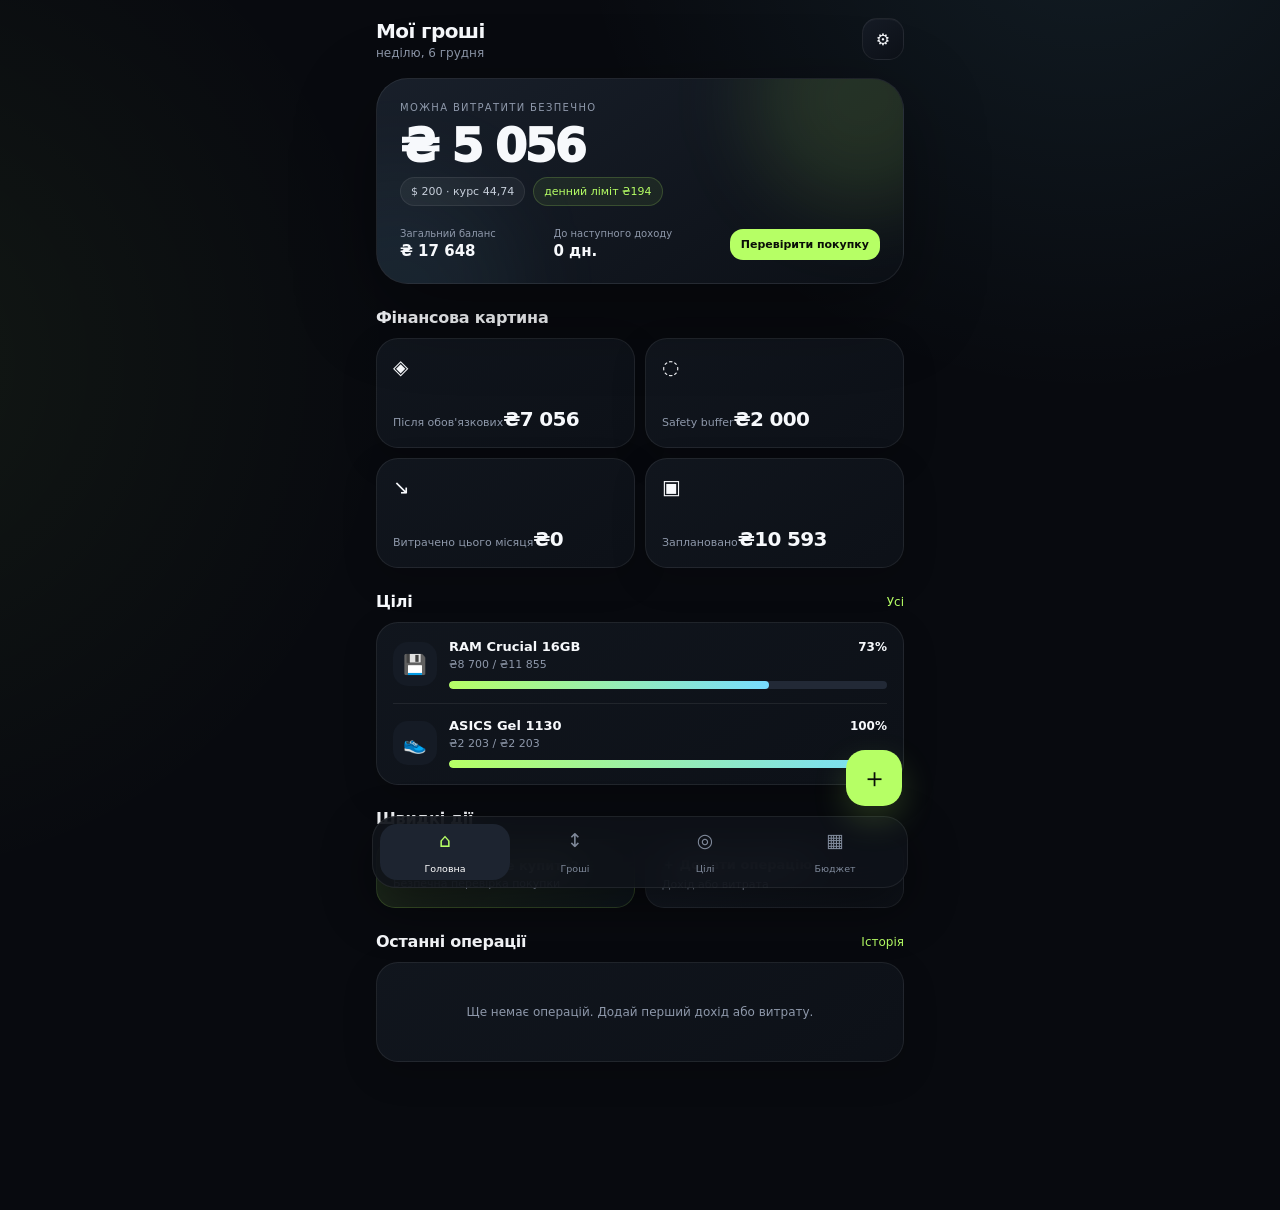
==== index.html @ c29de9d2 "Add files via upload" ====
<!doctype html>
<html lang="uk">
<head>
<meta charset="utf-8" />
<meta name="viewport" content="width=device-width,initial-scale=1,viewport-fit=cover" />
<meta name="theme-color" content="#090b10" />
<title>Мої гроші 2.0</title>
<style>
:root{
  --bg:#080a0f;--bg2:#0d1118;--panel:#10151d;--panel2:#151b25;--panel3:#1b2230;
  --text:#f7f9fc;--muted:#8e98aa;--line:rgba(255,255,255,.075);--lime:#b6ff65;--cyan:#77dcff;
  --violet:#ad8cff;--danger:#ff7683;--warn:#ffd36b;--good:#78f0a7;--shadow:0 24px 80px rgba(0,0,0,.36);
  --r:24px;--blur:blur(18px);
}
*{box-sizing:border-box}html{background:var(--bg)}body{margin:0;min-height:100vh;background:radial-gradient(circle at 85% -10%,rgba(119,220,255,.09),transparent 30%),radial-gradient(circle at -10% 30%,rgba(182,255,101,.06),transparent 32%),var(--bg);color:var(--text);font-family:Inter,ui-sans-serif,system-ui,-apple-system,BlinkMacSystemFont,"Segoe UI",sans-serif;padding-bottom:112px}
button,input,select,textarea{font:inherit}button{border:0;color:inherit}.app{max-width:560px;margin:auto;padding:18px 16px 36px}.topbar{display:flex;justify-content:space-between;align-items:center;margin-bottom:18px}.brand{font-size:20px;font-weight:900;letter-spacing:-.6px}.subtle{font-size:12px;color:var(--muted);margin-top:3px}.iconbtn{width:42px;height:42px;border-radius:15px;border:1px solid var(--line);background:linear-gradient(145deg,#161c26,#0d1118);display:grid;place-items:center;cursor:pointer;box-shadow:inset 0 1px rgba(255,255,255,.03)}
.view{display:none;animation:fade .28s ease}.view.active{display:block}@keyframes fade{from{opacity:.35;transform:translateY(4px)}to{opacity:1;transform:none}}
.hero{position:relative;overflow:hidden;border:1px solid var(--line);border-radius:32px;padding:23px;background:linear-gradient(145deg,rgba(25,32,43,.98),rgba(12,16,23,.96));box-shadow:var(--shadow)}.hero:before{content:"";position:absolute;right:-70px;top:-90px;width:220px;height:220px;border-radius:50%;background:rgba(182,255,101,.12);filter:blur(40px)}.hero:after{content:"";position:absolute;left:-100px;bottom:-130px;width:240px;height:240px;border-radius:50%;background:rgba(119,220,255,.06);filter:blur(46px)}.eyebrow{position:relative;z-index:1;text-transform:uppercase;letter-spacing:1.35px;color:var(--muted);font-size:10px}.heroamount{position:relative;z-index:1;font-size:46px;line-height:1;font-weight:920;letter-spacing:-2.2px;margin:10px 0 8px}.heroamount small{font-size:22px;color:#cbd2dd;letter-spacing:-.5px}.chips{position:relative;z-index:1;display:flex;gap:8px;flex-wrap:wrap}.chip{font-size:11px;color:#c7cfdb;padding:7px 10px;border-radius:999px;background:rgba(255,255,255,.05);border:1px solid var(--line)}.chip.good{color:var(--lime);border-color:rgba(182,255,101,.18);background:rgba(182,255,101,.07)}
.herofooter{position:relative;z-index:1;display:flex;justify-content:space-between;gap:12px;align-items:end;margin-top:22px}.mini-label{font-size:10px;color:var(--muted)}.mini-value{font-size:15px;font-weight:800;margin-top:3px}.safe-pill{font-size:11px;font-weight:800;color:#0a0e08;background:var(--lime);padding:9px 11px;border-radius:13px}
.section{margin-top:24px}.sectionhead{display:flex;justify-content:space-between;align-items:center;margin-bottom:11px}.sectiontitle{font-size:16px;font-weight:900;letter-spacing:-.25px}.link{font-size:12px;color:var(--lime);cursor:pointer}.card{border:1px solid var(--line);background:linear-gradient(145deg,rgba(17,22,30,.98),rgba(13,17,24,.98));border-radius:22px;padding:16px;box-shadow:0 12px 34px rgba(0,0,0,.18)}.grid2{display:grid;grid-template-columns:1fr 1fr;gap:10px}.metric{min-height:110px;display:flex;flex-direction:column;justify-content:space-between}.metric .ico{font-size:20px}.metric strong{font-size:20px;letter-spacing:-.7px}.metric small{color:var(--muted);font-size:11px}.row{display:flex;align-items:center;gap:12px}.grow{flex:1;min-width:0}.name{font-weight:800;font-size:13px}.meta{font-size:11px;color:var(--muted);margin-top:4px}.amount{font-weight:850;font-size:14px}.pos{color:var(--good)}.neg{color:#ffd3d7}.progress{height:8px;border-radius:99px;background:#222936;overflow:hidden;margin-top:10px}.progress span{display:block;height:100%;border-radius:inherit;background:linear-gradient(90deg,var(--lime),var(--cyan))}.goalitem+.goalitem,.tx+.tx{margin-top:14px;padding-top:14px;border-top:1px solid var(--line)}.goalicon,.txicon{width:44px;height:44px;border-radius:15px;background:var(--panel2);display:grid;place-items:center;font-size:19px;flex:0 0 auto}.txicon{width:40px;height:40px;font-size:17px}.quick{display:grid;grid-template-columns:1fr 1fr;gap:10px}.quick button{padding:16px;border-radius:19px;text-align:left;background:linear-gradient(145deg,#151b25,#0e1219);border:1px solid var(--line);cursor:pointer}.quick b{display:block;font-size:13px}.quick span{display:block;font-size:11px;color:var(--muted);margin-top:4px}.quick .primaryquick{background:linear-gradient(145deg,rgba(182,255,101,.15),rgba(119,220,255,.06));border-color:rgba(182,255,101,.18)}
.ringbox{display:flex;gap:16px;align-items:center}.ring{width:92px;height:92px;border-radius:50%;display:grid;place-items:center;background:conic-gradient(var(--lime) 0 62%,#232a35 62%);position:relative}.ring:after{content:"";position:absolute;inset:9px;border-radius:50%;background:var(--panel)}.ring strong{z-index:1;font-size:16px}.legend{display:grid;gap:7px;font-size:11px;color:#cbd2dc}.legend span{display:inline-flex;align-items:center;gap:7px}.dot{width:7px;height:7px;border-radius:50%;background:var(--lime)}.dot.d2{background:var(--cyan)}.dot.d3{background:var(--violet)}
.list{display:grid;gap:9px}.listcard{padding:14px;border:1px solid var(--line);background:var(--panel);border-radius:18px}.empty{padding:26px 12px;text-align:center;color:var(--muted);font-size:12px}.tag{display:inline-flex;padding:5px 8px;border-radius:999px;font-size:10px;background:rgba(255,255,255,.05);color:#cbd2dc;border:1px solid var(--line)}.toolbar{display:flex;gap:8px;overflow:auto;padding-bottom:2px}.filter{white-space:nowrap;padding:8px 11px;border-radius:999px;background:var(--panel);border:1px solid var(--line);font-size:11px;color:#aeb7c6;cursor:pointer}.filter.active{color:#0a0e08;background:var(--lime);border-color:transparent;font-weight:800}.summaryline{display:flex;justify-content:space-between;gap:12px;align-items:end}.summaryline strong{font-size:24px;letter-spacing:-.8px}.summaryline small{color:var(--muted)}
.bottom{position:fixed;z-index:30;left:50%;bottom:max(12px,env(safe-area-inset-bottom));transform:translateX(-50%);width:min(536px,calc(100% - 20px));height:72px;padding:7px;display:grid;grid-template-columns:repeat(4,1fr);background:rgba(14,18,25,.88);backdrop-filter:var(--blur);border:1px solid var(--line);border-radius:24px;box-shadow:0 20px 50px rgba(0,0,0,.46)}.nav{background:transparent;border-radius:17px;color:#7f899a;display:grid;place-items:center;gap:2px;font-size:9.5px;cursor:pointer}.nav .ni{font-size:19px;line-height:20px}.nav.active{background:#1d2430;color:#fff}.nav.active .ni{color:var(--lime)}.fab{position:fixed;z-index:35;right:max(18px,calc((100vw - 560px)/2 + 18px));bottom:94px;width:56px;height:56px;border-radius:19px;background:var(--lime);color:#0a0e08;font-size:27px;box-shadow:0 14px 34px rgba(182,255,101,.18);cursor:pointer}
.modal{position:fixed;z-index:100;inset:0;display:none;align-items:flex-end;justify-content:center;background:rgba(0,0,0,.65);backdrop-filter:blur(10px)}.modal.open{display:flex}.sheet{width:min(560px,100%);max-height:88vh;overflow:auto;background:#10151d;border:1px solid var(--line);border-radius:28px 28px 0 0;padding:18px 16px calc(24px + env(safe-area-inset-bottom));box-shadow:0 -28px 70px rgba(0,0,0,.5)}.grab{width:44px;height:4px;border-radius:99px;background:#333c4a;margin:0 auto 16px}.sheet h2{font-size:21px;margin:0 0 4px}.sheet p{font-size:12px;color:var(--muted);margin:0 0 16px}.form{display:grid;gap:10px}.field{display:grid;gap:6px}.field label{font-size:10px;color:var(--muted);text-transform:uppercase;letter-spacing:.7px}.form input,.form select,.form textarea{width:100%;background:#171d27;border:1px solid var(--line);color:var(--text);border-radius:15px;padding:13px;outline:none}.form textarea{resize:vertical;min-height:82px}.form input:focus,.form select:focus,.form textarea:focus{border-color:rgba(182,255,101,.36);box-shadow:0 0 0 3px rgba(182,255,101,.05)}.actions{display:grid;grid-template-columns:1fr 1fr;gap:9px;margin-top:4px}.btn{padding:13px 15px;border-radius:15px;font-weight:850;cursor:pointer}.btn.primary{background:var(--lime);color:#0a0e08}.btn.ghost{background:#1b222e}.btn.danger{background:rgba(255,118,131,.1);color:var(--danger);border:1px solid rgba(255,118,131,.14)}.afford{padding:17px;border-radius:20px;background:linear-gradient(145deg,rgba(182,255,101,.08),rgba(119,220,255,.035));border:1px solid rgba(182,255,101,.14)}.afford .big{font-size:28px;font-weight:900;letter-spacing:-1px;margin:5px 0}.afford ul{margin:12px 0 0;padding-left:18px;color:#b3bdca;font-size:11px;line-height:1.6}.split{display:grid;grid-template-columns:1fr 1fr;gap:10px}.dangertext{color:var(--danger)}.goodtext{color:var(--lime)}
.toast{position:fixed;z-index:200;left:50%;bottom:184px;transform:translateX(-50%) translateY(18px);opacity:0;pointer-events:none;padding:10px 13px;border-radius:13px;background:#222a36;border:1px solid var(--line);font-size:11px;transition:.22s ease;box-shadow:var(--shadow)}.toast.show{opacity:1;transform:translateX(-50%) translateY(0)}
@media(max-width:380px){.heroamount{font-size:40px}.grid2,.quick,.split{grid-template-columns:1fr}.app{padding-left:13px;padding-right:13px}.fab{right:14px}}
</style>
</head>
<body>
<div class="app">
  <header class="topbar">
    <div><div class="brand">Мої гроші</div><div class="subtle" id="today"></div></div>
    <button class="iconbtn" onclick="openSettings()" aria-label="Налаштування">⚙</button>
  </header>

  <main>
    <section id="homeView" class="view active"></section>
    <section id="moneyView" class="view"></section>
    <section id="goalsView" class="view"></section>
    <section id="budgetView" class="view"></section>
  </main>
</div>
<button class="fab" onclick="openTransaction()">＋</button>
<nav class="bottom">
  <button class="nav active" data-view="home" onclick="showView('home',this)"><span class="ni">⌂</span>Головна</button>
  <button class="nav" data-view="money" onclick="showView('money',this)"><span class="ni">↕</span>Гроші</button>
  <button class="nav" data-view="goals" onclick="showView('goals',this)"><span class="ni">◎</span>Цілі</button>
  <button class="nav" data-view="budget" onclick="showView('budget',this)"><span class="ni">▦</span>Бюджет</button>
</nav>
<div class="modal" id="modal" onclick="if(event.target===this)closeModal()"><div class="sheet"><div class="grab"></div><div id="modalContent"></div></div></div>
<div class="toast" id="toast"></div>
<script>
const STORAGE='moi_hroshi_2_0_state';
const baseState={
  balance:{uah:8700,usd:200},exchangeRate:44.74,
  transactions:[],
  recurring:[
    {id:'r1',name:'Житло',emoji:'🏠',amount:125,currency:'USD',enabled:true},
    {id:'r2',name:'Комуналка',emoji:'💡',amount:1000,currency:'UAH',enabled:true},
    {id:'r3',name:'Спільне',emoji:'🤝',amount:4000,currency:'UAH',enabled:true}
  ],
  goals:[
    {id:'g1',name:'RAM Crucial 16GB',emoji:'💾',target:11855,saved:8700,currency:'UAH',priority:1,status:'saving'},
    {id:'g2',name:'ASICS Gel 1130',emoji:'👟',target:2203.24,saved:2203.24,currency:'UAH',priority:2,status:'can_buy'}
  ],
  settings:{safetyBuffer:2000,defaultCurrency:'UAH',nextIncomeDate:'2026-09-13'}
};
let state=load();
let activeFilter='all';
function clone(v){return JSON.parse(JSON.stringify(v))}
function load(){try{const x=JSON.parse(localStorage.getItem(STORAGE));return x?Object.assign(clone(baseState),x,{settings:Object.assign({},baseState.settings,x.settings||{})}):clone(baseState)}catch(e){return clone(baseState)}}
function save(){localStorage.setItem(STORAGE,JSON.stringify(state));renderAll()}
function fmt(n,d=0){return new Intl.NumberFormat('uk-UA',{maximumFractionDigits:d,minimumFractionDigits:d}).format(Number(n||0))}
function money(n,c='UAH'){return c==='USD'?'$'+fmt(n,2):'₴'+fmt(n,0)}
function toUAH(a,c){return c==='USD'?Number(a)*state.exchangeRate:Number(a)}
function uid(p='x'){return p+Date.now().toString(36)+Math.random().toString(36).slice(2,6)}
function plannedUAH(){return state.recurring.filter(x=>x.enabled).reduce((s,x)=>s+toUAH(x.amount,x.currency),0)}
function expenseMonth(){const now=new Date();return state.transactions.filter(t=>t.type==='expense'&&sameMonth(new Date(t.date),now)).reduce((s,t)=>s+toUAH(t.amount,t.currency),0)}
function incomeMonth(){const now=new Date();return state.transactions.filter(t=>t.type==='income'&&sameMonth(new Date(t.date),now)).reduce((s,t)=>s+toUAH(t.amount,t.currency),0)}
function sameMonth(a,b){return a.getFullYear()===b.getFullYear()&&a.getMonth()===b.getMonth()}
function totalBalanceUAH(){return state.balance.uah+state.balance.usd*state.exchangeRate}
function safeAvailable(){return Math.max(0,totalBalanceUAH()-plannedUAH()-state.settings.safetyBuffer)}
function rawAfterRequired(){return totalBalanceUAH()-plannedUAH()}
function daysLeftMonth(){const n=new Date(),end=new Date(n.getFullYear(),n.getMonth()+1,0);return Math.max(1,end.getDate()-n.getDate()+1)}
function dailyLimit(){return Math.max(0,safeAvailable()/daysLeftMonth())}
function daysToIncome(){const d=new Date(state.settings.nextIncomeDate+'T12:00:00'),n=new Date();return Math.max(0,Math.ceil((d-n)/86400000))}
function pct(a,b){return b?Math.max(0,Math.min(100,Math.round(a/b*100))):0}
function dateLabel(iso){const d=new Date(iso),n=new Date();const d0=new Date(d.getFullYear(),d.getMonth(),d.getDate()),n0=new Date(n.getFullYear(),n.getMonth(),n.getDate());const diff=Math.round((n0-d0)/86400000);if(diff===0)return 'Сьогодні';if(diff===1)return 'Вчора';return new Intl.DateTimeFormat('uk-UA',{day:'numeric',month:'short'}).format(d)}
function esc(s=''){return String(s).replace(/[&<>'"]/g,c=>({'&':'&amp;','<':'&lt;','>':'&gt;',"'":'&#039;','"':'&quot;'}[c]))}
function renderAll(){renderHome();renderMoney();renderGoals();renderBudget();document.getElementById('today').textContent=new Intl.DateTimeFormat('uk-UA',{weekday:'long',day:'numeric',month:'long'}).format(new Date())}
function renderHome(){
 const safe=safeAvailable(),planned=plannedUAH(),used=expenseMonth();
 document.getElementById('homeView').innerHTML=`
 <div class="hero"><div class="eyebrow">Можна витратити безпечно</div><div class="heroamount">₴ ${fmt(safe)}</div>
 <div class="chips"><span class="chip">$ ${fmt(state.balance.usd,0)} · курс ${fmt(state.exchangeRate,2)}</span><span class="chip good">денний ліміт ₴${fmt(dailyLimit())}</span></div>
 <div class="herofooter"><div><div class="mini-label">Загальний баланс</div><div class="mini-value">₴ ${fmt(totalBalanceUAH())}</div></div><div><div class="mini-label">До наступного доходу</div><div class="mini-value">${daysToIncome()} дн.</div></div><button class="safe-pill" onclick="openAfford()">Перевірити покупку</button></div></div>
 <section class="section"><div class="sectionhead"><div class="sectiontitle">Фінансова картина</div></div><div class="grid2">
 <div class="card metric"><span class="ico">◈</span><div><small>Після обов'язкових</small><strong>₴${fmt(rawAfterRequired())}</strong></div></div>
 <div class="card metric"><span class="ico">◌</span><div><small>Safety buffer</small><strong>₴${fmt(state.settings.safetyBuffer)}</strong></div></div>
 <div class="card metric"><span class="ico">↘</span><div><small>Витрачено цього місяця</small><strong>₴${fmt(used)}</strong></div></div>
 <div class="card metric"><span class="ico">▣</span><div><small>Заплановано</small><strong>₴${fmt(planned)}</strong></div></div>
 </div></section>
 <section class="section"><div class="sectionhead"><div class="sectiontitle">Цілі</div><div class="link" onclick="showView('goals',document.querySelector('[data-view=goals]'))">Усі</div></div><div class="card">${goalRows(state.goals.slice(0,2))}</div></section>
 <section class="section"><div class="sectionhead"><div class="sectiontitle">Швидкі дії</div></div><div class="quick"><button class="primaryquick" onclick="openAfford()"><b>🧠 Чи можу я це купити?</b><span>Безпечна перевірка покупки</span></button><button onclick="openTransaction()"><b>＋ Додати операцію</b><span>Дохід або витрата</span></button></div></section>
 <section class="section"><div class="sectionhead"><div class="sectiontitle">Останні операції</div><div class="link" onclick="showView('money',document.querySelector('[data-view=money]'))">Історія</div></div><div class="card">${txRows(state.transactions.slice().sort((a,b)=>new Date(b.date)-new Date(a.date)).slice(0,4))}</div></section>`;
}
function renderMoney(){
 let items=state.transactions.slice().sort((a,b)=>new Date(b.date)-new Date(a.date));if(activeFilter!=='all')items=items.filter(x=>x.type===activeFilter);
 document.getElementById('moneyView').innerHTML=`<section class="section" style="margin-top:0"><div class="summaryline"><div><small>Баланс</small><strong>₴${fmt(totalBalanceUAH())}</strong></div><span class="tag">USD $${fmt(state.balance.usd,0)}</span></div></section>
 <section class="section"><div class="grid2"><div class="card metric"><span class="ico">↗</span><div><small>Доходи / місяць</small><strong class="pos">+₴${fmt(incomeMonth())}</strong></div></div><div class="card metric"><span class="ico">↘</span><div><small>Витрати / місяць</small><strong>−₴${fmt(expenseMonth())}</strong></div></div></div></section>
 <section class="section"><div class="sectionhead"><div class="sectiontitle">Історія</div><div class="link" onclick="openTransaction()">+ Операція</div></div><div class="toolbar"><button class="filter ${activeFilter==='all'?'active':''}" onclick="setFilter('all')">Усі</button><button class="filter ${activeFilter==='income'?'active':''}" onclick="setFilter('income')">Доходи</button><button class="filter ${activeFilter==='expense'?'active':''}" onclick="setFilter('expense')">Витрати</button></div><div class="card" style="margin-top:10px">${txRows(items)}</div></section>`;
}
function txRows(items){if(!items.length)return '<div class="empty">Ще немає операцій. Додай перший дохід або витрату.</div>';return items.map(t=>`<div class="tx row" onclick="openTransaction('${t.id}')"><div class="txicon">${t.emoji||'•'}</div><div class="grow"><div class="name">${esc(t.category||t.description||'Операція')}</div><div class="meta">${dateLabel(t.date)}${t.description?' · '+esc(t.description):''}</div></div><div class="amount ${t.type==='income'?'pos':'neg'}">${t.type==='income'?'+':'−'}${money(t.amount,t.currency)}</div></div>`).join('')}
function goalRows(items){if(!items.length)return '<div class="empty">Немає цілей. Створи першу.</div>';return items.map(g=>{const p=pct(g.saved,g.target);return `<div class="goalitem row" onclick="openGoal('${g.id}')"><div class="goalicon">${g.emoji||'◎'}</div><div class="grow"><div class="row" style="justify-content:space-between;gap:8px"><div class="name">${esc(g.name)}</div><b style="font-size:12px">${p}%</b></div><div class="meta">${money(g.saved,g.currency)} / ${money(g.target,g.currency)}</div><div class="progress"><span style="width:${p}%"></span></div></div></div>`}).join('')}
function renderGoals(){document.getElementById('goalsView').innerHTML=`<section class="section" style="margin-top:0"><div class="summaryline"><div><small>Цілі та wishlist</small><strong>${state.goals.length}</strong></div><button class="btn primary" onclick="openGoal()">+ Додати</button></div></section><section class="section"><div class="card">${goalRows(state.goals)}</div></section>`}
function renderBudget(){const p=plannedUAH(),safe=safeAvailable(),ratio=Math.min(100,Math.round((expenseMonth()/Math.max(1,p))*100));document.getElementById('budgetView').innerHTML=`
 <section class="section" style="margin-top:0"><div class="card"><div class="ringbox"><div class="ring" style="background:conic-gradient(var(--lime) 0 ${ratio}%,#232a35 ${ratio}%)"><strong>${ratio}%</strong></div><div class="grow"><div class="sectiontitle">Бюджет місяця</div><div class="meta">Витрачено ₴${fmt(expenseMonth())} із плану ₴${fmt(p)}</div><div class="meta" style="margin-top:8px">Безпечно доступно: <b class="goodtext">₴${fmt(safe)}</b></div></div></div></div></section>
 <section class="section"><div class="sectionhead"><div class="sectiontitle">Обов'язкові платежі</div><div class="link" onclick="openRecurring()">+ Додати</div></div><div class="list">${state.recurring.map(r=>`<div class="listcard row" onclick="openRecurring('${r.id}')"><div class="goalicon">${r.emoji||'▣'}</div><div class="grow"><div class="name">${esc(r.name)}</div><div class="meta">Щомісяця · ${r.enabled?'активний':'вимкнено'}</div></div><div class="amount">${money(r.amount,r.currency)}</div></div>`).join('')||'<div class="empty">Немає платежів</div>'}</div></section>
 <section class="section"><div class="sectionhead"><div class="sectiontitle">Прогноз</div></div><div class="grid2"><div class="card metric"><span class="ico">◒</span><div><small>Днів до кінця місяця</small><strong>${daysLeftMonth()}</strong></div></div><div class="card metric"><span class="ico">⌁</span><div><small>Безпечний ліміт / день</small><strong>₴${fmt(dailyLimit())}</strong></div></div></div></section>`}
function showView(name,el){document.querySelectorAll('.view').forEach(x=>x.classList.remove('active'));document.getElementById(name+'View').classList.add('active');document.querySelectorAll('.nav').forEach(x=>x.classList.remove('active'));if(el)el.classList.add('active');window.scrollTo({top:0,behavior:'smooth'})}
function setFilter(f){activeFilter=f;renderMoney()}
function openModal(html){document.getElementById('modalContent').innerHTML=html;document.getElementById('modal').classList.add('open')}
function closeModal(){document.getElementById('modal').classList.remove('open')}
function openTransaction(id){const t=state.transactions.find(x=>x.id===id)||{type:'expense',amount:'',currency:'UAH',category:'Їжа',description:'',date:new Date().toISOString().slice(0,10),emoji:'🍔'};openModal(`<h2>${id?'Редагувати операцію':'Нова операція'}</h2><p>Баланс оновиться автоматично.</p><div class="form">
 <div class="split"><div class="field"><label>Тип</label><select id="txType"><option value="expense" ${t.type==='expense'?'selected':''}>Витрата</option><option value="income" ${t.type==='income'?'selected':''}>Дохід</option></select></div><div class="field"><label>Валюта</label><select id="txCur"><option ${t.currency==='UAH'?'selected':''}>UAH</option><option ${t.currency==='USD'?'selected':''}>USD</option></select></div></div>
 <div class="field"><label>Сума</label><input id="txAmount" type="number" inputmode="decimal" value="${t.amount}" placeholder="0"></div>
 <div class="field"><label>Категорія</label><select id="txCat">${['Їжа','Житло','Комуналка','Транспорт','Покупки','Розваги','Техніка','Одяг','Спільне','Аванс','Зарплата','Готівка','Повернення','Інше'].map(x=>`<option ${x===t.category?'selected':''}>${x}</option>`).join('')}</select></div>
 <div class="field"><label>Дата</label><input id="txDate" type="date" value="${t.date.slice(0,10)}"></div><div class="field"><label>Опис</label><input id="txDesc" value="${esc(t.description)}" placeholder="Необов'язково"></div>
 <div class="actions"><button class="btn ghost" onclick="closeModal()">Скасувати</button><button class="btn primary" onclick="saveTransaction('${id||''}')">${id?'Зберегти':'Додати'}</button></div>${id?`<button class="btn danger" onclick="deleteTransaction('${id}')">Видалити операцію</button>`:''}</div>`)}
function emojiFor(cat,type){if(type==='income')return '↗';return {'Їжа':'🍔','Житло':'🏠','Комуналка':'💡','Транспорт':'🚕','Покупки':'🛍','Розваги':'🎮','Техніка':'💻','Одяг':'👟','Спільне':'🤝'}[cat]||'•'}
function saveTransaction(id){const amount=Number(document.getElementById('txAmount').value);if(!(amount>0))return toast('Вкажи суму');const data={id:id||uid('t'),type:txType.value,amount,currency:txCur.value,category:txCat.value,description:txDesc.value.trim(),date:txDate.value,emoji:emojiFor(txCat.value,txType.value)};if(id){const old=state.transactions.find(x=>x.id===id);revertBalance(old);state.transactions[state.transactions.findIndex(x=>x.id===id)]=data}else state.transactions.push(data);applyBalance(data);save();closeModal();toast('Операцію збережено')}
function applyBalance(t){const s=t.type==='income'?1:-1;if(t.currency==='USD')state.balance.usd+=s*t.amount;else state.balance.uah+=s*t.amount}
function revertBalance(t){if(!t)return;const s=t.type==='income'?-1:1;if(t.currency==='USD')state.balance.usd+=s*t.amount;else state.balance.uah+=s*t.amount}
function deleteTransaction(id){const t=state.transactions.find(x=>x.id===id);revertBalance(t);state.transactions=state.transactions.filter(x=>x.id!==id);save();closeModal();toast('Операцію видалено')}
function openGoal(id){const g=state.goals.find(x=>x.id===id)||{name:'',emoji:'◎',target:'',saved:0,currency:'UAH',priority:2,status:'saving'};openModal(`<h2>${id?'Редагувати ціль':'Нова ціль'}</h2><p>Ціль або покупка з wishlist.</p><div class="form"><div class="split"><div class="field"><label>Emoji</label><input id="gEmoji" value="${esc(g.emoji)}"></div><div class="field"><label>Валюта</label><select id="gCur"><option ${g.currency==='UAH'?'selected':''}>UAH</option><option ${g.currency==='USD'?'selected':''}>USD</option></select></div></div><div class="field"><label>Назва</label><input id="gName" value="${esc(g.name)}" placeholder="Наприклад: ноутбук"></div><div class="split"><div class="field"><label>Потрібно</label><input id="gTarget" type="number" value="${g.target}"></div><div class="field"><label>Накопичено</label><input id="gSaved" type="number" value="${g.saved}"></div></div><div class="actions"><button class="btn ghost" onclick="closeModal()">Скасувати</button><button class="btn primary" onclick="saveGoal('${id||''}')">Зберегти</button></div>${id?`<button class="btn danger" onclick="deleteGoal('${id}')">Видалити ціль</button>`:''}</div>`)}
function saveGoal(id){const target=Number(gTarget.value),saved=Number(gSaved.value);if(!gName.value.trim()||!(target>0))return toast('Заповни назву і суму');const x={id:id||uid('g'),name:gName.value.trim(),emoji:gEmoji.value||'◎',target,saved,currency:gCur.value,priority:2,status:saved>=target?'can_buy':'saving'};if(id)state.goals[state.goals.findIndex(a=>a.id===id)]=x;else state.goals.push(x);save();closeModal();toast('Ціль збережено')}
function deleteGoal(id){state.goals=state.goals.filter(x=>x.id!==id);save();closeModal();toast('Ціль видалено')}
function openRecurring(id){const r=state.recurring.find(x=>x.id===id)||{name:'',emoji:'▣',amount:'',currency:'UAH',enabled:true};openModal(`<h2>${id?'Платіж':'Новий платіж'}</h2><p>Враховується у безпечному балансі.</p><div class="form"><div class="split"><div class="field"><label>Emoji</label><input id="rEmoji" value="${esc(r.emoji)}"></div><div class="field"><label>Валюта</label><select id="rCur"><option ${r.currency==='UAH'?'selected':''}>UAH</option><option ${r.currency==='USD'?'selected':''}>USD</option></select></div></div><div class="field"><label>Назва</label><input id="rName" value="${esc(r.name)}"></div><div class="field"><label>Сума / місяць</label><input id="rAmount" type="number" value="${r.amount}"></div><div class="field"><label>Статус</label><select id="rEnabled"><option value="true" ${r.enabled?'selected':''}>Активний</option><option value="false" ${!r.enabled?'selected':''}>Вимкнено</option></select></div><div class="actions"><button class="btn ghost" onclick="closeModal()">Скасувати</button><button class="btn primary" onclick="saveRecurring('${id||''}')">Зберегти</button></div>${id?`<button class="btn danger" onclick="deleteRecurring('${id}')">Видалити</button>`:''}</div>`)}
function saveRecurring(id){const amount=Number(rAmount.value);if(!rName.value.trim()||!(amount>0))return toast('Заповни назву і суму');const x={id:id||uid('r'),name:rName.value.trim(),emoji:rEmoji.value||'▣',amount,currency:rCur.value,enabled:rEnabled.value==='true'};if(id)state.recurring[state.recurring.findIndex(a=>a.id===id)]=x;else state.recurring.push(x);save();closeModal();toast('Платіж збережено')}
function deleteRecurring(id){state.recurring=state.recurring.filter(x=>x.id!==id);save();closeModal();toast('Платіж видалено')}
function openAfford(){openModal(`<h2>Чи можу я це собі дозволити?</h2><p>Розрахунок враховує баланс, обов'язкові платежі та safety buffer.</p><div class="form"><div class="field"><label>Сума покупки, ₴</label><input id="buyAmount" type="number" inputmode="decimal" placeholder="0" oninput="calcAfford()"></div><div id="affordResult"></div><button class="btn ghost" onclick="closeModal()">Закрити</button></div>`)}
function calcAfford(){const n=Number(buyAmount.value||0),available=safeAvailable(),left=available-n;if(!n){affordResult.innerHTML='';return}const ok=left>=0;affordResult.innerHTML=`<div class="afford"><div class="eyebrow">${ok?'Покупка безпечна':'Краще зачекати'}</div><div class="big ${ok?'goodtext':'dangertext'}">${ok?'Можна купити':'Не вистачає ₴'+fmt(Math.abs(left))}</div><div class="meta">Після покупки безпечно залишиться ${ok?'₴'+fmt(left):'₴0'}.</div><ul><li>Баланс: ₴${fmt(totalBalanceUAH())}</li><li>Обов'язкові платежі: −₴${fmt(plannedUAH())}</li><li>Safety buffer: −₴${fmt(state.settings.safetyBuffer)}</li></ul></div>`}
function openSettings(){openModal(`<h2>Налаштування</h2><p>Усі дані зберігаються лише на цьому пристрої.</p><div class="form"><div class="field"><label>Курс USD → UAH</label><input id="sRate" type="number" step="0.01" value="${state.exchangeRate}"></div><div class="field"><label>Safety buffer, ₴</label><input id="sBuffer" type="number" value="${state.settings.safetyBuffer}"></div><div class="field"><label>Дата наступного доходу</label><input id="sIncome" type="date" value="${state.settings.nextIncomeDate}"></div><div class="actions"><button class="btn ghost" onclick="exportData()">Експорт</button><button class="btn primary" onclick="saveSettings()">Зберегти</button></div><button class="btn danger" onclick="resetApp()">Скинути локальні дані</button></div>`)}
function saveSettings(){const r=Number(sRate.value),b=Number(sBuffer.value);if(!(r>0)||b<0)return toast('Перевір значення');state.exchangeRate=r;state.settings.safetyBuffer=b;state.settings.nextIncomeDate=sIncome.value;save();closeModal();toast('Налаштування збережено')}
function exportData(){const blob=new Blob([JSON.stringify(state,null,2)],{type:'application/json'}),a=document.createElement('a');a.href=URL.createObjectURL(blob);a.download='moi-hroshi-backup.json';a.click();URL.revokeObjectURL(a.href);toast('Backup підготовлено')}
function resetApp(){if(confirm('Скинути всі локальні дані та повернути демо-стан?')){state=clone(baseState);save();closeModal();toast('Дані скинуто')}}
let toastTimer;function toast(text){const e=document.getElementById('toast');e.textContent=text;e.classList.add('show');clearTimeout(toastTimer);toastTimer=setTimeout(()=>e.classList.remove('show'),1800)}
renderAll();
</script>
</body>
</html>
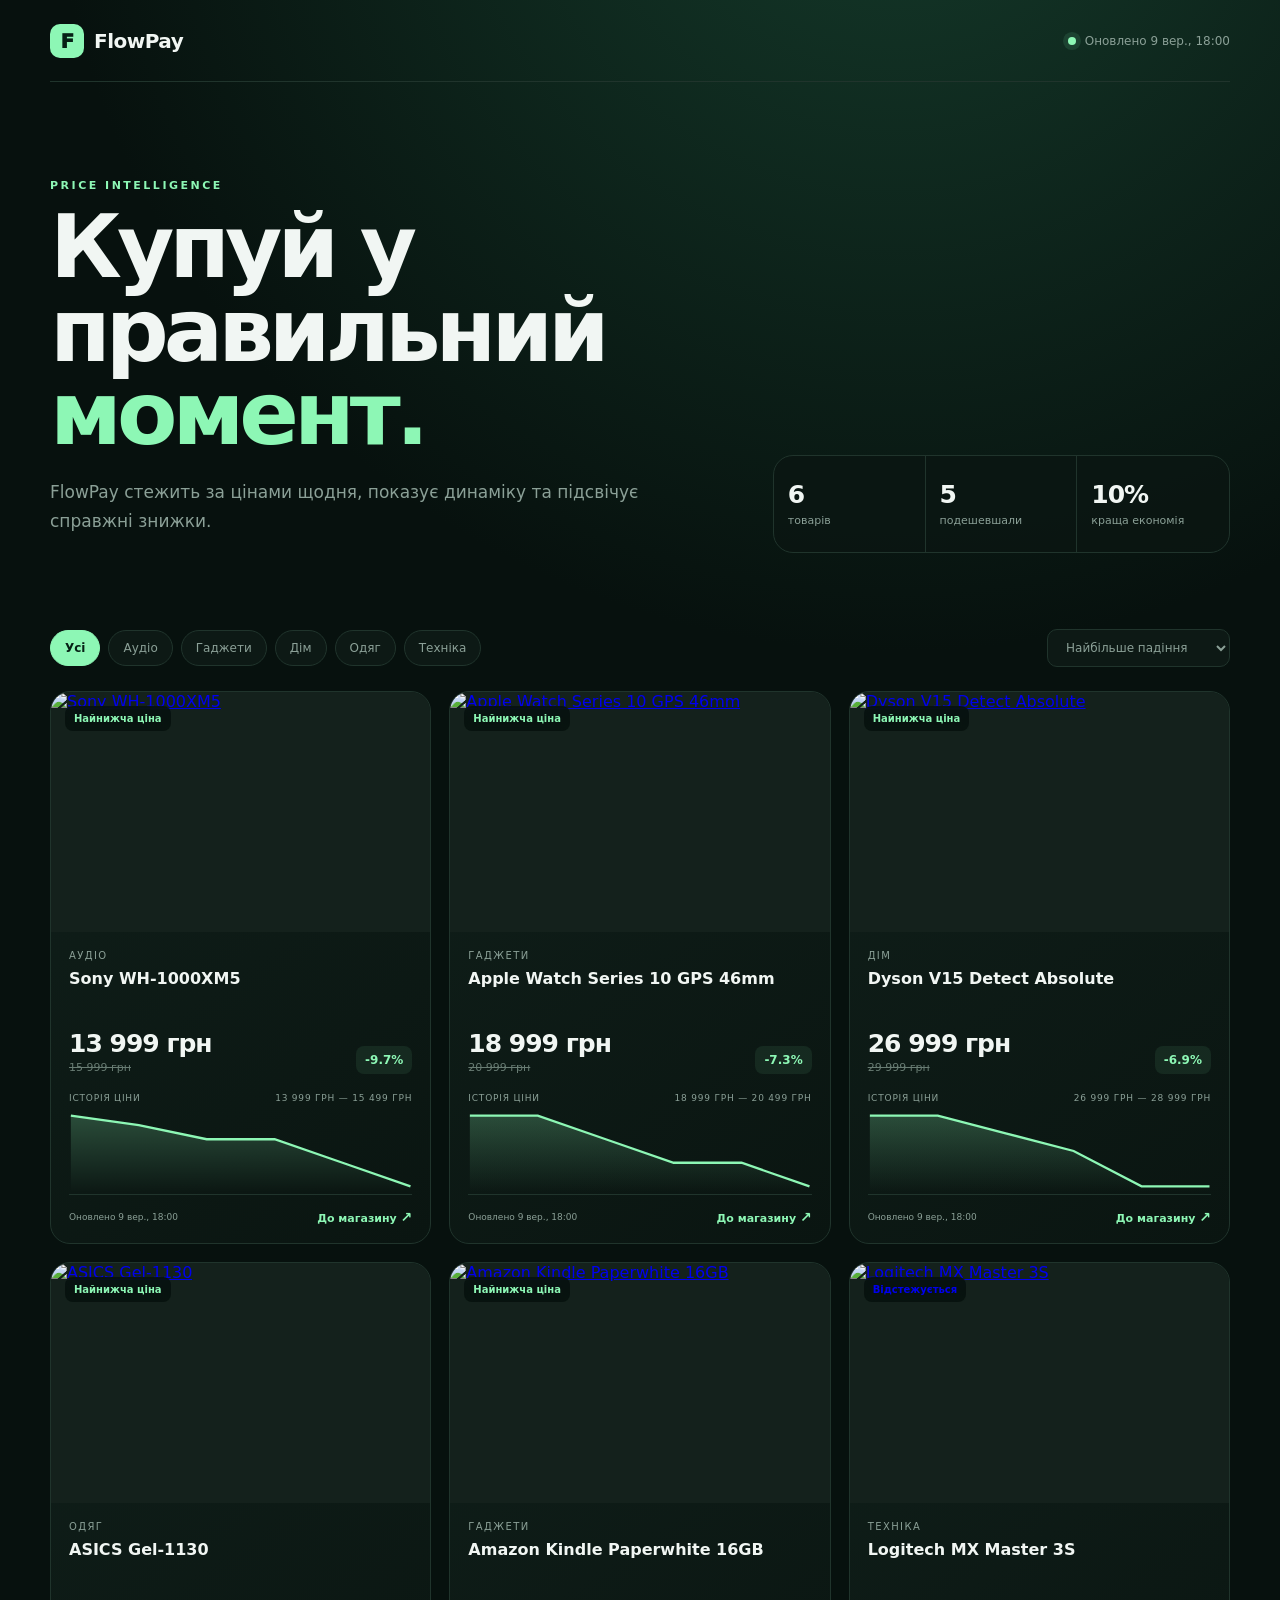
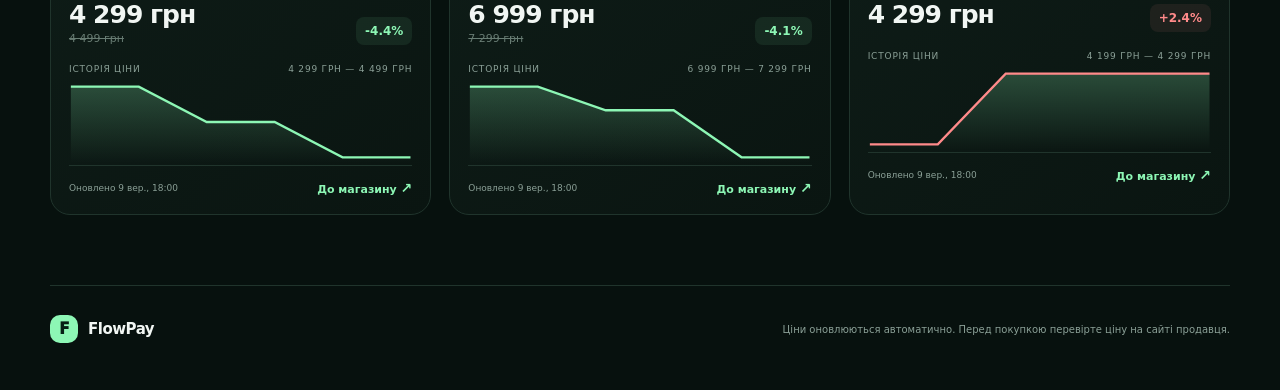
==== commit 047511f2: "feat: transform FlowPay into automated price tracker" ====
--- a/index.html
+++ b/index.html
@@ -1,151 +1,75 @@
 <!doctype html>
 <html lang="uk">
 <head>
-<meta charset="utf-8" />
-<meta name="viewport" content="width=device-width,initial-scale=1,viewport-fit=cover" />
-<meta name="theme-color" content="#090b10" />
-<title>Мої гроші 2.0</title>
-<style>
-:root{
-  --bg:#080a0f;--bg2:#0d1118;--panel:#10151d;--panel2:#151b25;--panel3:#1b2230;
-  --text:#f7f9fc;--muted:#8e98aa;--line:rgba(255,255,255,.075);--lime:#b6ff65;--cyan:#77dcff;
-  --violet:#ad8cff;--danger:#ff7683;--warn:#ffd36b;--good:#78f0a7;--shadow:0 24px 80px rgba(0,0,0,.36);
-  --r:24px;--blur:blur(18px);
-}
-*{box-sizing:border-box}html{background:var(--bg)}body{margin:0;min-height:100vh;background:radial-gradient(circle at 85% -10%,rgba(119,220,255,.09),transparent 30%),radial-gradient(circle at -10% 30%,rgba(182,255,101,.06),transparent 32%),var(--bg);color:var(--text);font-family:Inter,ui-sans-serif,system-ui,-apple-system,BlinkMacSystemFont,"Segoe UI",sans-serif;padding-bottom:112px}
-button,input,select,textarea{font:inherit}button{border:0;color:inherit}.app{max-width:560px;margin:auto;padding:18px 16px 36px}.topbar{display:flex;justify-content:space-between;align-items:center;margin-bottom:18px}.brand{font-size:20px;font-weight:900;letter-spacing:-.6px}.subtle{font-size:12px;color:var(--muted);margin-top:3px}.iconbtn{width:42px;height:42px;border-radius:15px;border:1px solid var(--line);background:linear-gradient(145deg,#161c26,#0d1118);display:grid;place-items:center;cursor:pointer;box-shadow:inset 0 1px rgba(255,255,255,.03)}
-.view{display:none;animation:fade .28s ease}.view.active{display:block}@keyframes fade{from{opacity:.35;transform:translateY(4px)}to{opacity:1;transform:none}}
-.hero{position:relative;overflow:hidden;border:1px solid var(--line);border-radius:32px;padding:23px;background:linear-gradient(145deg,rgba(25,32,43,.98),rgba(12,16,23,.96));box-shadow:var(--shadow)}.hero:before{content:"";position:absolute;right:-70px;top:-90px;width:220px;height:220px;border-radius:50%;background:rgba(182,255,101,.12);filter:blur(40px)}.hero:after{content:"";position:absolute;left:-100px;bottom:-130px;width:240px;height:240px;border-radius:50%;background:rgba(119,220,255,.06);filter:blur(46px)}.eyebrow{position:relative;z-index:1;text-transform:uppercase;letter-spacing:1.35px;color:var(--muted);font-size:10px}.heroamount{position:relative;z-index:1;font-size:46px;line-height:1;font-weight:920;letter-spacing:-2.2px;margin:10px 0 8px}.heroamount small{font-size:22px;color:#cbd2dd;letter-spacing:-.5px}.chips{position:relative;z-index:1;display:flex;gap:8px;flex-wrap:wrap}.chip{font-size:11px;color:#c7cfdb;padding:7px 10px;border-radius:999px;background:rgba(255,255,255,.05);border:1px solid var(--line)}.chip.good{color:var(--lime);border-color:rgba(182,255,101,.18);background:rgba(182,255,101,.07)}
-.herofooter{position:relative;z-index:1;display:flex;justify-content:space-between;gap:12px;align-items:end;margin-top:22px}.mini-label{font-size:10px;color:var(--muted)}.mini-value{font-size:15px;font-weight:800;margin-top:3px}.safe-pill{font-size:11px;font-weight:800;color:#0a0e08;background:var(--lime);padding:9px 11px;border-radius:13px}
-.section{margin-top:24px}.sectionhead{display:flex;justify-content:space-between;align-items:center;margin-bottom:11px}.sectiontitle{font-size:16px;font-weight:900;letter-spacing:-.25px}.link{font-size:12px;color:var(--lime);cursor:pointer}.card{border:1px solid var(--line);background:linear-gradient(145deg,rgba(17,22,30,.98),rgba(13,17,24,.98));border-radius:22px;padding:16px;box-shadow:0 12px 34px rgba(0,0,0,.18)}.grid2{display:grid;grid-template-columns:1fr 1fr;gap:10px}.metric{min-height:110px;display:flex;flex-direction:column;justify-content:space-between}.metric .ico{font-size:20px}.metric strong{font-size:20px;letter-spacing:-.7px}.metric small{color:var(--muted);font-size:11px}.row{display:flex;align-items:center;gap:12px}.grow{flex:1;min-width:0}.name{font-weight:800;font-size:13px}.meta{font-size:11px;color:var(--muted);margin-top:4px}.amount{font-weight:850;font-size:14px}.pos{color:var(--good)}.neg{color:#ffd3d7}.progress{height:8px;border-radius:99px;background:#222936;overflow:hidden;margin-top:10px}.progress span{display:block;height:100%;border-radius:inherit;background:linear-gradient(90deg,var(--lime),var(--cyan))}.goalitem+.goalitem,.tx+.tx{margin-top:14px;padding-top:14px;border-top:1px solid var(--line)}.goalicon,.txicon{width:44px;height:44px;border-radius:15px;background:var(--panel2);display:grid;place-items:center;font-size:19px;flex:0 0 auto}.txicon{width:40px;height:40px;font-size:17px}.quick{display:grid;grid-template-columns:1fr 1fr;gap:10px}.quick button{padding:16px;border-radius:19px;text-align:left;background:linear-gradient(145deg,#151b25,#0e1219);border:1px solid var(--line);cursor:pointer}.quick b{display:block;font-size:13px}.quick span{display:block;font-size:11px;color:var(--muted);margin-top:4px}.quick .primaryquick{background:linear-gradient(145deg,rgba(182,255,101,.15),rgba(119,220,255,.06));border-color:rgba(182,255,101,.18)}
-.ringbox{display:flex;gap:16px;align-items:center}.ring{width:92px;height:92px;border-radius:50%;display:grid;place-items:center;background:conic-gradient(var(--lime) 0 62%,#232a35 62%);position:relative}.ring:after{content:"";position:absolute;inset:9px;border-radius:50%;background:var(--panel)}.ring strong{z-index:1;font-size:16px}.legend{display:grid;gap:7px;font-size:11px;color:#cbd2dc}.legend span{display:inline-flex;align-items:center;gap:7px}.dot{width:7px;height:7px;border-radius:50%;background:var(--lime)}.dot.d2{background:var(--cyan)}.dot.d3{background:var(--violet)}
-.list{display:grid;gap:9px}.listcard{padding:14px;border:1px solid var(--line);background:var(--panel);border-radius:18px}.empty{padding:26px 12px;text-align:center;color:var(--muted);font-size:12px}.tag{display:inline-flex;padding:5px 8px;border-radius:999px;font-size:10px;background:rgba(255,255,255,.05);color:#cbd2dc;border:1px solid var(--line)}.toolbar{display:flex;gap:8px;overflow:auto;padding-bottom:2px}.filter{white-space:nowrap;padding:8px 11px;border-radius:999px;background:var(--panel);border:1px solid var(--line);font-size:11px;color:#aeb7c6;cursor:pointer}.filter.active{color:#0a0e08;background:var(--lime);border-color:transparent;font-weight:800}.summaryline{display:flex;justify-content:space-between;gap:12px;align-items:end}.summaryline strong{font-size:24px;letter-spacing:-.8px}.summaryline small{color:var(--muted)}
-.bottom{position:fixed;z-index:30;left:50%;bottom:max(12px,env(safe-area-inset-bottom));transform:translateX(-50%);width:min(536px,calc(100% - 20px));height:72px;padding:7px;display:grid;grid-template-columns:repeat(4,1fr);background:rgba(14,18,25,.88);backdrop-filter:var(--blur);border:1px solid var(--line);border-radius:24px;box-shadow:0 20px 50px rgba(0,0,0,.46)}.nav{background:transparent;border-radius:17px;color:#7f899a;display:grid;place-items:center;gap:2px;font-size:9.5px;cursor:pointer}.nav .ni{font-size:19px;line-height:20px}.nav.active{background:#1d2430;color:#fff}.nav.active .ni{color:var(--lime)}.fab{position:fixed;z-index:35;right:max(18px,calc((100vw - 560px)/2 + 18px));bottom:94px;width:56px;height:56px;border-radius:19px;background:var(--lime);color:#0a0e08;font-size:27px;box-shadow:0 14px 34px rgba(182,255,101,.18);cursor:pointer}
-.modal{position:fixed;z-index:100;inset:0;display:none;align-items:flex-end;justify-content:center;background:rgba(0,0,0,.65);backdrop-filter:blur(10px)}.modal.open{display:flex}.sheet{width:min(560px,100%);max-height:88vh;overflow:auto;background:#10151d;border:1px solid var(--line);border-radius:28px 28px 0 0;padding:18px 16px calc(24px + env(safe-area-inset-bottom));box-shadow:0 -28px 70px rgba(0,0,0,.5)}.grab{width:44px;height:4px;border-radius:99px;background:#333c4a;margin:0 auto 16px}.sheet h2{font-size:21px;margin:0 0 4px}.sheet p{font-size:12px;color:var(--muted);margin:0 0 16px}.form{display:grid;gap:10px}.field{display:grid;gap:6px}.field label{font-size:10px;color:var(--muted);text-transform:uppercase;letter-spacing:.7px}.form input,.form select,.form textarea{width:100%;background:#171d27;border:1px solid var(--line);color:var(--text);border-radius:15px;padding:13px;outline:none}.form textarea{resize:vertical;min-height:82px}.form input:focus,.form select:focus,.form textarea:focus{border-color:rgba(182,255,101,.36);box-shadow:0 0 0 3px rgba(182,255,101,.05)}.actions{display:grid;grid-template-columns:1fr 1fr;gap:9px;margin-top:4px}.btn{padding:13px 15px;border-radius:15px;font-weight:850;cursor:pointer}.btn.primary{background:var(--lime);color:#0a0e08}.btn.ghost{background:#1b222e}.btn.danger{background:rgba(255,118,131,.1);color:var(--danger);border:1px solid rgba(255,118,131,.14)}.afford{padding:17px;border-radius:20px;background:linear-gradient(145deg,rgba(182,255,101,.08),rgba(119,220,255,.035));border:1px solid rgba(182,255,101,.14)}.afford .big{font-size:28px;font-weight:900;letter-spacing:-1px;margin:5px 0}.afford ul{margin:12px 0 0;padding-left:18px;color:#b3bdca;font-size:11px;line-height:1.6}.split{display:grid;grid-template-columns:1fr 1fr;gap:10px}.dangertext{color:var(--danger)}.goodtext{color:var(--lime)}
-.toast{position:fixed;z-index:200;left:50%;bottom:184px;transform:translateX(-50%) translateY(18px);opacity:0;pointer-events:none;padding:10px 13px;border-radius:13px;background:#222a36;border:1px solid var(--line);font-size:11px;transition:.22s ease;box-shadow:var(--shadow)}.toast.show{opacity:1;transform:translateX(-50%) translateY(0)}
-@media(max-width:380px){.heroamount{font-size:40px}.grid2,.quick,.split{grid-template-columns:1fr}.app{padding-left:13px;padding-right:13px}.fab{right:14px}}
-</style>
+  <meta charset="utf-8">
+  <meta name="viewport" content="width=device-width,initial-scale=1">
+  <meta name="theme-color" content="#07110e">
+  <meta name="description" content="FlowPay — автоматичний трекер цін">
+  <title>FlowPay — Price Tracker</title>
+  <link rel="preconnect" href="https://images.unsplash.com">
+  <link rel="stylesheet" href="styles.css">
 </head>
 <body>
-<div class="app">
   <header class="topbar">
-    <div><div class="brand">Мої гроші</div><div class="subtle" id="today"></div></div>
-    <button class="iconbtn" onclick="openSettings()" aria-label="Налаштування">⚙</button>
+    <a class="brand" href="#"><span>F</span>FlowPay</a>
+    <div class="live"><i></i><span id="syncText">Завантаження цін…</span></div>
   </header>
 
   <main>
-    <section id="homeView" class="view active"></section>
-    <section id="moneyView" class="view"></section>
-    <section id="goalsView" class="view"></section>
-    <section id="budgetView" class="view"></section>
+    <section class="hero">
+      <div>
+        <p class="eyebrow">PRICE INTELLIGENCE</p>
+        <h1>Купуй у правильний<br><em>момент.</em></h1>
+        <p class="lead">FlowPay стежить за цінами щодня, показує динаміку та підсвічує справжні знижки.</p>
+      </div>
+      <div class="hero-stats">
+        <div><b id="trackedCount">—</b><span>товарів</span></div>
+        <div><b id="dropCount">—</b><span>подешевшали</span></div>
+        <div><b id="bestSaving">—</b><span>краща економія</span></div>
+      </div>
+    </section>
+
+    <section class="toolbar" aria-label="Фільтри">
+      <div class="filters" id="filters"></div>
+      <select id="sort" aria-label="Сортування">
+        <option value="drop">Найбільше падіння</option>
+        <option value="priceAsc">Спочатку дешевші</option>
+        <option value="priceDesc">Спочатку дорожчі</option>
+        <option value="updated">Нещодавно оновлені</option>
+      </select>
+    </section>
+
+    <section class="grid" id="productGrid" aria-live="polite"></section>
+    <div class="empty" id="empty" hidden>У цій категорії товарів поки немає.</div>
   </main>
-</div>
-<button class="fab" onclick="openTransaction()">＋</button>
-<nav class="bottom">
-  <button class="nav active" data-view="home" onclick="showView('home',this)"><span class="ni">⌂</span>Головна</button>
-  <button class="nav" data-view="money" onclick="showView('money',this)"><span class="ni">↕</span>Гроші</button>
-  <button class="nav" data-view="goals" onclick="showView('goals',this)"><span class="ni">◎</span>Цілі</button>
-  <button class="nav" data-view="budget" onclick="showView('budget',this)"><span class="ni">▦</span>Бюджет</button>
-</nav>
-<div class="modal" id="modal" onclick="if(event.target===this)closeModal()"><div class="sheet"><div class="grab"></div><div id="modalContent"></div></div></div>
-<div class="toast" id="toast"></div>
-<script>
-const STORAGE='moi_hroshi_2_0_state';
-const baseState={
-  balance:{uah:8700,usd:200},exchangeRate:44.74,
-  transactions:[],
-  recurring:[
-    {id:'r1',name:'Житло',emoji:'🏠',amount:125,currency:'USD',enabled:true},
-    {id:'r2',name:'Комуналка',emoji:'💡',amount:1000,currency:'UAH',enabled:true},
-    {id:'r3',name:'Спільне',emoji:'🤝',amount:4000,currency:'UAH',enabled:true}
-  ],
-  goals:[
-    {id:'g1',name:'RAM Crucial 16GB',emoji:'💾',target:11855,saved:8700,currency:'UAH',priority:1,status:'saving'},
-    {id:'g2',name:'ASICS Gel 1130',emoji:'👟',target:2203.24,saved:2203.24,currency:'UAH',priority:2,status:'can_buy'}
-  ],
-  settings:{safetyBuffer:2000,defaultCurrency:'UAH',nextIncomeDate:'2026-09-13'}
-};
-let state=load();
-let activeFilter='all';
-function clone(v){return JSON.parse(JSON.stringify(v))}
-function load(){try{const x=JSON.parse(localStorage.getItem(STORAGE));return x?Object.assign(clone(baseState),x,{settings:Object.assign({},baseState.settings,x.settings||{})}):clone(baseState)}catch(e){return clone(baseState)}}
-function save(){localStorage.setItem(STORAGE,JSON.stringify(state));renderAll()}
-function fmt(n,d=0){return new Intl.NumberFormat('uk-UA',{maximumFractionDigits:d,minimumFractionDigits:d}).format(Number(n||0))}
-function money(n,c='UAH'){return c==='USD'?'$'+fmt(n,2):'₴'+fmt(n,0)}
-function toUAH(a,c){return c==='USD'?Number(a)*state.exchangeRate:Number(a)}
-function uid(p='x'){return p+Date.now().toString(36)+Math.random().toString(36).slice(2,6)}
-function plannedUAH(){return state.recurring.filter(x=>x.enabled).reduce((s,x)=>s+toUAH(x.amount,x.currency),0)}
-function expenseMonth(){const now=new Date();return state.transactions.filter(t=>t.type==='expense'&&sameMonth(new Date(t.date),now)).reduce((s,t)=>s+toUAH(t.amount,t.currency),0)}
-function incomeMonth(){const now=new Date();return state.transactions.filter(t=>t.type==='income'&&sameMonth(new Date(t.date),now)).reduce((s,t)=>s+toUAH(t.amount,t.currency),0)}
-function sameMonth(a,b){return a.getFullYear()===b.getFullYear()&&a.getMonth()===b.getMonth()}
-function totalBalanceUAH(){return state.balance.uah+state.balance.usd*state.exchangeRate}
-function safeAvailable(){return Math.max(0,totalBalanceUAH()-plannedUAH()-state.settings.safetyBuffer)}
-function rawAfterRequired(){return totalBalanceUAH()-plannedUAH()}
-function daysLeftMonth(){const n=new Date(),end=new Date(n.getFullYear(),n.getMonth()+1,0);return Math.max(1,end.getDate()-n.getDate()+1)}
-function dailyLimit(){return Math.max(0,safeAvailable()/daysLeftMonth())}
-function daysToIncome(){const d=new Date(state.settings.nextIncomeDate+'T12:00:00'),n=new Date();return Math.max(0,Math.ceil((d-n)/86400000))}
-function pct(a,b){return b?Math.max(0,Math.min(100,Math.round(a/b*100))):0}
-function dateLabel(iso){const d=new Date(iso),n=new Date();const d0=new Date(d.getFullYear(),d.getMonth(),d.getDate()),n0=new Date(n.getFullYear(),n.getMonth(),n.getDate());const diff=Math.round((n0-d0)/86400000);if(diff===0)return 'Сьогодні';if(diff===1)return 'Вчора';return new Intl.DateTimeFormat('uk-UA',{day:'numeric',month:'short'}).format(d)}
-function esc(s=''){return String(s).replace(/[&<>'"]/g,c=>({'&':'&amp;','<':'&lt;','>':'&gt;',"'":'&#039;','"':'&quot;'}[c]))}
-function renderAll(){renderHome();renderMoney();renderGoals();renderBudget();document.getElementById('today').textContent=new Intl.DateTimeFormat('uk-UA',{weekday:'long',day:'numeric',month:'long'}).format(new Date())}
-function renderHome(){
- const safe=safeAvailable(),planned=plannedUAH(),used=expenseMonth();
- document.getElementById('homeView').innerHTML=`
- <div class="hero"><div class="eyebrow">Можна витратити безпечно</div><div class="heroamount">₴ ${fmt(safe)}</div>
- <div class="chips"><span class="chip">$ ${fmt(state.balance.usd,0)} · курс ${fmt(state.exchangeRate,2)}</span><span class="chip good">денний ліміт ₴${fmt(dailyLimit())}</span></div>
- <div class="herofooter"><div><div class="mini-label">Загальний баланс</div><div class="mini-value">₴ ${fmt(totalBalanceUAH())}</div></div><div><div class="mini-label">До наступного доходу</div><div class="mini-value">${daysToIncome()} дн.</div></div><button class="safe-pill" onclick="openAfford()">Перевірити покупку</button></div></div>
- <section class="section"><div class="sectionhead"><div class="sectiontitle">Фінансова картина</div></div><div class="grid2">
- <div class="card metric"><span class="ico">◈</span><div><small>Після обов'язкових</small><strong>₴${fmt(rawAfterRequired())}</strong></div></div>
- <div class="card metric"><span class="ico">◌</span><div><small>Safety buffer</small><strong>₴${fmt(state.settings.safetyBuffer)}</strong></div></div>
- <div class="card metric"><span class="ico">↘</span><div><small>Витрачено цього місяця</small><strong>₴${fmt(used)}</strong></div></div>
- <div class="card metric"><span class="ico">▣</span><div><small>Заплановано</small><strong>₴${fmt(planned)}</strong></div></div>
- </div></section>
- <section class="section"><div class="sectionhead"><div class="sectiontitle">Цілі</div><div class="link" onclick="showView('goals',document.querySelector('[data-view=goals]'))">Усі</div></div><div class="card">${goalRows(state.goals.slice(0,2))}</div></section>
- <section class="section"><div class="sectionhead"><div class="sectiontitle">Швидкі дії</div></div><div class="quick"><button class="primaryquick" onclick="openAfford()"><b>🧠 Чи можу я це купити?</b><span>Безпечна перевірка покупки</span></button><button onclick="openTransaction()"><b>＋ Додати операцію</b><span>Дохід або витрата</span></button></div></section>
- <section class="section"><div class="sectionhead"><div class="sectiontitle">Останні операції</div><div class="link" onclick="showView('money',document.querySelector('[data-view=money]'))">Історія</div></div><div class="card">${txRows(state.transactions.slice().sort((a,b)=>new Date(b.date)-new Date(a.date)).slice(0,4))}</div></section>`;
-}
-function renderMoney(){
- let items=state.transactions.slice().sort((a,b)=>new Date(b.date)-new Date(a.date));if(activeFilter!=='all')items=items.filter(x=>x.type===activeFilter);
- document.getElementById('moneyView').innerHTML=`<section class="section" style="margin-top:0"><div class="summaryline"><div><small>Баланс</small><strong>₴${fmt(totalBalanceUAH())}</strong></div><span class="tag">USD $${fmt(state.balance.usd,0)}</span></div></section>
- <section class="section"><div class="grid2"><div class="card metric"><span class="ico">↗</span><div><small>Доходи / місяць</small><strong class="pos">+₴${fmt(incomeMonth())}</strong></div></div><div class="card metric"><span class="ico">↘</span><div><small>Витрати / місяць</small><strong>−₴${fmt(expenseMonth())}</strong></div></div></div></section>
- <section class="section"><div class="sectionhead"><div class="sectiontitle">Історія</div><div class="link" onclick="openTransaction()">+ Операція</div></div><div class="toolbar"><button class="filter ${activeFilter==='all'?'active':''}" onclick="setFilter('all')">Усі</button><button class="filter ${activeFilter==='income'?'active':''}" onclick="setFilter('income')">Доходи</button><button class="filter ${activeFilter==='expense'?'active':''}" onclick="setFilter('expense')">Витрати</button></div><div class="card" style="margin-top:10px">${txRows(items)}</div></section>`;
-}
-function txRows(items){if(!items.length)return '<div class="empty">Ще немає операцій. Додай перший дохід або витрату.</div>';return items.map(t=>`<div class="tx row" onclick="openTransaction('${t.id}')"><div class="txicon">${t.emoji||'•'}</div><div class="grow"><div class="name">${esc(t.category||t.description||'Операція')}</div><div class="meta">${dateLabel(t.date)}${t.description?' · '+esc(t.description):''}</div></div><div class="amount ${t.type==='income'?'pos':'neg'}">${t.type==='income'?'+':'−'}${money(t.amount,t.currency)}</div></div>`).join('')}
-function goalRows(items){if(!items.length)return '<div class="empty">Немає цілей. Створи першу.</div>';return items.map(g=>{const p=pct(g.saved,g.target);return `<div class="goalitem row" onclick="openGoal('${g.id}')"><div class="goalicon">${g.emoji||'◎'}</div><div class="grow"><div class="row" style="justify-content:space-between;gap:8px"><div class="name">${esc(g.name)}</div><b style="font-size:12px">${p}%</b></div><div class="meta">${money(g.saved,g.currency)} / ${money(g.target,g.currency)}</div><div class="progress"><span style="width:${p}%"></span></div></div></div>`}).join('')}
-function renderGoals(){document.getElementById('goalsView').innerHTML=`<section class="section" style="margin-top:0"><div class="summaryline"><div><small>Цілі та wishlist</small><strong>${state.goals.length}</strong></div><button class="btn primary" onclick="openGoal()">+ Додати</button></div></section><section class="section"><div class="card">${goalRows(state.goals)}</div></section>`}
-function renderBudget(){const p=plannedUAH(),safe=safeAvailable(),ratio=Math.min(100,Math.round((expenseMonth()/Math.max(1,p))*100));document.getElementById('budgetView').innerHTML=`
- <section class="section" style="margin-top:0"><div class="card"><div class="ringbox"><div class="ring" style="background:conic-gradient(var(--lime) 0 ${ratio}%,#232a35 ${ratio}%)"><strong>${ratio}%</strong></div><div class="grow"><div class="sectiontitle">Бюджет місяця</div><div class="meta">Витрачено ₴${fmt(expenseMonth())} із плану ₴${fmt(p)}</div><div class="meta" style="margin-top:8px">Безпечно доступно: <b class="goodtext">₴${fmt(safe)}</b></div></div></div></div></section>
- <section class="section"><div class="sectionhead"><div class="sectiontitle">Обов'язкові платежі</div><div class="link" onclick="openRecurring()">+ Додати</div></div><div class="list">${state.recurring.map(r=>`<div class="listcard row" onclick="openRecurring('${r.id}')"><div class="goalicon">${r.emoji||'▣'}</div><div class="grow"><div class="name">${esc(r.name)}</div><div class="meta">Щомісяця · ${r.enabled?'активний':'вимкнено'}</div></div><div class="amount">${money(r.amount,r.currency)}</div></div>`).join('')||'<div class="empty">Немає платежів</div>'}</div></section>
- <section class="section"><div class="sectionhead"><div class="sectiontitle">Прогноз</div></div><div class="grid2"><div class="card metric"><span class="ico">◒</span><div><small>Днів до кінця місяця</small><strong>${daysLeftMonth()}</strong></div></div><div class="card metric"><span class="ico">⌁</span><div><small>Безпечний ліміт / день</small><strong>₴${fmt(dailyLimit())}</strong></div></div></div></section>`}
-function showView(name,el){document.querySelectorAll('.view').forEach(x=>x.classList.remove('active'));document.getElementById(name+'View').classList.add('active');document.querySelectorAll('.nav').forEach(x=>x.classList.remove('active'));if(el)el.classList.add('active');window.scrollTo({top:0,behavior:'smooth'})}
-function setFilter(f){activeFilter=f;renderMoney()}
-function openModal(html){document.getElementById('modalContent').innerHTML=html;document.getElementById('modal').classList.add('open')}
-function closeModal(){document.getElementById('modal').classList.remove('open')}
-function openTransaction(id){const t=state.transactions.find(x=>x.id===id)||{type:'expense',amount:'',currency:'UAH',category:'Їжа',description:'',date:new Date().toISOString().slice(0,10),emoji:'🍔'};openModal(`<h2>${id?'Редагувати операцію':'Нова операція'}</h2><p>Баланс оновиться автоматично.</p><div class="form">
- <div class="split"><div class="field"><label>Тип</label><select id="txType"><option value="expense" ${t.type==='expense'?'selected':''}>Витрата</option><option value="income" ${t.type==='income'?'selected':''}>Дохід</option></select></div><div class="field"><label>Валюта</label><select id="txCur"><option ${t.currency==='UAH'?'selected':''}>UAH</option><option ${t.currency==='USD'?'selected':''}>USD</option></select></div></div>
- <div class="field"><label>Сума</label><input id="txAmount" type="number" inputmode="decimal" value="${t.amount}" placeholder="0"></div>
- <div class="field"><label>Категорія</label><select id="txCat">${['Їжа','Житло','Комуналка','Транспорт','Покупки','Розваги','Техніка','Одяг','Спільне','Аванс','Зарплата','Готівка','Повернення','Інше'].map(x=>`<option ${x===t.category?'selected':''}>${x}</option>`).join('')}</select></div>
- <div class="field"><label>Дата</label><input id="txDate" type="date" value="${t.date.slice(0,10)}"></div><div class="field"><label>Опис</label><input id="txDesc" value="${esc(t.description)}" placeholder="Необов'язково"></div>
- <div class="actions"><button class="btn ghost" onclick="closeModal()">Скасувати</button><button class="btn primary" onclick="saveTransaction('${id||''}')">${id?'Зберегти':'Додати'}</button></div>${id?`<button class="btn danger" onclick="deleteTransaction('${id}')">Видалити операцію</button>`:''}</div>`)}
-function emojiFor(cat,type){if(type==='income')return '↗';return {'Їжа':'🍔','Житло':'🏠','Комуналка':'💡','Транспорт':'🚕','Покупки':'🛍','Розваги':'🎮','Техніка':'💻','Одяг':'👟','Спільне':'🤝'}[cat]||'•'}
-function saveTransaction(id){const amount=Number(document.getElementById('txAmount').value);if(!(amount>0))return toast('Вкажи суму');const data={id:id||uid('t'),type:txType.value,amount,currency:txCur.value,category:txCat.value,description:txDesc.value.trim(),date:txDate.value,emoji:emojiFor(txCat.value,txType.value)};if(id){const old=state.transactions.find(x=>x.id===id);revertBalance(old);state.transactions[state.transactions.findIndex(x=>x.id===id)]=data}else state.transactions.push(data);applyBalance(data);save();closeModal();toast('Операцію збережено')}
-function applyBalance(t){const s=t.type==='income'?1:-1;if(t.currency==='USD')state.balance.usd+=s*t.amount;else state.balance.uah+=s*t.amount}
-function revertBalance(t){if(!t)return;const s=t.type==='income'?-1:1;if(t.currency==='USD')state.balance.usd+=s*t.amount;else state.balance.uah+=s*t.amount}
-function deleteTransaction(id){const t=state.transactions.find(x=>x.id===id);revertBalance(t);state.transactions=state.transactions.filter(x=>x.id!==id);save();closeModal();toast('Операцію видалено')}
-function openGoal(id){const g=state.goals.find(x=>x.id===id)||{name:'',emoji:'◎',target:'',saved:0,currency:'UAH',priority:2,status:'saving'};openModal(`<h2>${id?'Редагувати ціль':'Нова ціль'}</h2><p>Ціль або покупка з wishlist.</p><div class="form"><div class="split"><div class="field"><label>Emoji</label><input id="gEmoji" value="${esc(g.emoji)}"></div><div class="field"><label>Валюта</label><select id="gCur"><option ${g.currency==='UAH'?'selected':''}>UAH</option><option ${g.currency==='USD'?'selected':''}>USD</option></select></div></div><div class="field"><label>Назва</label><input id="gName" value="${esc(g.name)}" placeholder="Наприклад: ноутбук"></div><div class="split"><div class="field"><label>Потрібно</label><input id="gTarget" type="number" value="${g.target}"></div><div class="field"><label>Накопичено</label><input id="gSaved" type="number" value="${g.saved}"></div></div><div class="actions"><button class="btn ghost" onclick="closeModal()">Скасувати</button><button class="btn primary" onclick="saveGoal('${id||''}')">Зберегти</button></div>${id?`<button class="btn danger" onclick="deleteGoal('${id}')">Видалити ціль</button>`:''}</div>`)}
-function saveGoal(id){const target=Number(gTarget.value),saved=Number(gSaved.value);if(!gName.value.trim()||!(target>0))return toast('Заповни назву і суму');const x={id:id||uid('g'),name:gName.value.trim(),emoji:gEmoji.value||'◎',target,saved,currency:gCur.value,priority:2,status:saved>=target?'can_buy':'saving'};if(id)state.goals[state.goals.findIndex(a=>a.id===id)]=x;else state.goals.push(x);save();closeModal();toast('Ціль збережено')}
-function deleteGoal(id){state.goals=state.goals.filter(x=>x.id!==id);save();closeModal();toast('Ціль видалено')}
-function openRecurring(id){const r=state.recurring.find(x=>x.id===id)||{name:'',emoji:'▣',amount:'',currency:'UAH',enabled:true};openModal(`<h2>${id?'Платіж':'Новий платіж'}</h2><p>Враховується у безпечному балансі.</p><div class="form"><div class="split"><div class="field"><label>Emoji</label><input id="rEmoji" value="${esc(r.emoji)}"></div><div class="field"><label>Валюта</label><select id="rCur"><option ${r.currency==='UAH'?'selected':''}>UAH</option><option ${r.currency==='USD'?'selected':''}>USD</option></select></div></div><div class="field"><label>Назва</label><input id="rName" value="${esc(r.name)}"></div><div class="field"><label>Сума / місяць</label><input id="rAmount" type="number" value="${r.amount}"></div><div class="field"><label>Статус</label><select id="rEnabled"><option value="true" ${r.enabled?'selected':''}>Активний</option><option value="false" ${!r.enabled?'selected':''}>Вимкнено</option></select></div><div class="actions"><button class="btn ghost" onclick="closeModal()">Скасувати</button><button class="btn primary" onclick="saveRecurring('${id||''}')">Зберегти</button></div>${id?`<button class="btn danger" onclick="deleteRecurring('${id}')">Видалити</button>`:''}</div>`)}
-function saveRecurring(id){const amount=Number(rAmount.value);if(!rName.value.trim()||!(amount>0))return toast('Заповни назву і суму');const x={id:id||uid('r'),name:rName.value.trim(),emoji:rEmoji.value||'▣',amount,currency:rCur.value,enabled:rEnabled.value==='true'};if(id)state.recurring[state.recurring.findIndex(a=>a.id===id)]=x;else state.recurring.push(x);save();closeModal();toast('Платіж збережено')}
-function deleteRecurring(id){state.recurring=state.recurring.filter(x=>x.id!==id);save();closeModal();toast('Платіж видалено')}
-function openAfford(){openModal(`<h2>Чи можу я це собі дозволити?</h2><p>Розрахунок враховує баланс, обов'язкові платежі та safety buffer.</p><div class="form"><div class="field"><label>Сума покупки, ₴</label><input id="buyAmount" type="number" inputmode="decimal" placeholder="0" oninput="calcAfford()"></div><div id="affordResult"></div><button class="btn ghost" onclick="closeModal()">Закрити</button></div>`)}
-function calcAfford(){const n=Number(buyAmount.value||0),available=safeAvailable(),left=available-n;if(!n){affordResult.innerHTML='';return}const ok=left>=0;affordResult.innerHTML=`<div class="afford"><div class="eyebrow">${ok?'Покупка безпечна':'Краще зачекати'}</div><div class="big ${ok?'goodtext':'dangertext'}">${ok?'Можна купити':'Не вистачає ₴'+fmt(Math.abs(left))}</div><div class="meta">Після покупки безпечно залишиться ${ok?'₴'+fmt(left):'₴0'}.</div><ul><li>Баланс: ₴${fmt(totalBalanceUAH())}</li><li>Обов'язкові платежі: −₴${fmt(plannedUAH())}</li><li>Safety buffer: −₴${fmt(state.settings.safetyBuffer)}</li></ul></div>`}
-function openSettings(){openModal(`<h2>Налаштування</h2><p>Усі дані зберігаються лише на цьому пристрої.</p><div class="form"><div class="field"><label>Курс USD → UAH</label><input id="sRate" type="number" step="0.01" value="${state.exchangeRate}"></div><div class="field"><label>Safety buffer, ₴</label><input id="sBuffer" type="number" value="${state.settings.safetyBuffer}"></div><div class="field"><label>Дата наступного доходу</label><input id="sIncome" type="date" value="${state.settings.nextIncomeDate}"></div><div class="actions"><button class="btn ghost" onclick="exportData()">Експорт</button><button class="btn primary" onclick="saveSettings()">Зберегти</button></div><button class="btn danger" onclick="resetApp()">Скинути локальні дані</button></div>`)}
-function saveSettings(){const r=Number(sRate.value),b=Number(sBuffer.value);if(!(r>0)||b<0)return toast('Перевір значення');state.exchangeRate=r;state.settings.safetyBuffer=b;state.settings.nextIncomeDate=sIncome.value;save();closeModal();toast('Налаштування збережено')}
-function exportData(){const blob=new Blob([JSON.stringify(state,null,2)],{type:'application/json'}),a=document.createElement('a');a.href=URL.createObjectURL(blob);a.download='moi-hroshi-backup.json';a.click();URL.revokeObjectURL(a.href);toast('Backup підготовлено')}
-function resetApp(){if(confirm('Скинути всі локальні дані та повернути демо-стан?')){state=clone(baseState);save();closeModal();toast('Дані скинуто')}}
-let toastTimer;function toast(text){const e=document.getElementById('toast');e.textContent=text;e.classList.add('show');clearTimeout(toastTimer);toastTimer=setTimeout(()=>e.classList.remove('show'),1800)}
-renderAll();
-</script>
+
+  <footer>
+    <a class="brand small" href="#"><span>F</span>FlowPay</a>
+    <p>Ціни оновлюються автоматично. Перед покупкою перевірте ціну на сайті продавця.</p>
+  </footer>
+
+  <template id="cardTemplate">
+    <article class="card">
+      <a class="image-wrap product-link" target="_blank" rel="noopener noreferrer">
+        <img class="product-image" alt="" loading="lazy">
+        <span class="badge"></span>
+      </a>
+      <div class="content">
+        <div class="category"></div>
+        <h2><a class="title product-link" target="_blank" rel="noopener noreferrer"></a></h2>
+        <div class="price-row">
+          <div><strong class="price"></strong><del class="old-price"></del></div>
+          <span class="change"></span>
+        </div>
+        <div class="chart-head"><span>Історія ціни</span><span class="range"></span></div>
+        <div class="chart"></div>
+        <div class="card-foot">
+          <span class="updated"></span>
+          <a class="buy product-link" target="_blank" rel="noopener noreferrer">До магазину <b>↗</b></a>
+        </div>
+      </div>
+    </article>
+  </template>
+  <script src="app.js"></script>
 </body>
 </html>
--- a/styles.css
+++ b/styles.css
@@ -0,0 +1 @@
+:root{--bg:#07110e;--panel:#0d1915;--panel2:#101f1a;--line:#20342c;--text:#f1f6f3;--muted:#8ba097;--green:#8df7b5;--red:#ff8a8a;--yellow:#ffd77a}*{box-sizing:border-box}html{scroll-behavior:smooth}body{margin:0;background:radial-gradient(circle at 70% -10%,#153b2b 0,transparent 36%),var(--bg);color:var(--text);font-family:Inter,ui-sans-serif,system-ui,-apple-system,"Segoe UI",sans-serif}.topbar,main,footer{width:min(1180px,calc(100% - 40px));margin:auto}.topbar{height:82px;display:flex;align-items:center;justify-content:space-between;border-bottom:1px solid var(--line)}.brand{display:flex;align-items:center;gap:10px;color:var(--text);font-weight:850;font-size:20px;text-decoration:none;letter-spacing:-.5px}.brand span{display:grid;place-items:center;width:34px;height:34px;border-radius:10px;background:var(--green);color:#062015;font-weight:950}.live{display:flex;align-items:center;gap:9px;color:var(--muted);font-size:12px}.live i{width:8px;height:8px;border-radius:50%;background:var(--green);box-shadow:0 0 0 5px #8df7b51a}.hero{padding:86px 0 64px;display:grid;grid-template-columns:1.45fr 1fr;gap:60px;align-items:end}.eyebrow{font-size:11px;letter-spacing:2.5px;color:var(--green);font-weight:800}.hero h1{margin:13px 0 22px;font-size:clamp(48px,7vw,88px);line-height:.95;letter-spacing:-5px}.hero h1 em{font-style:normal;color:var(--green)}.lead{color:var(--muted);max-width:590px;font-size:17px;line-height:1.7}.hero-stats{display:grid;grid-template-columns:repeat(3,1fr);border:1px solid var(--line);border-radius:20px;background:#0a1612cc;overflow:hidden}.hero-stats div{padding:24px 14px;border-right:1px solid var(--line)}.hero-stats div:last-child{border:0}.hero-stats b{display:block;font-size:25px;letter-spacing:-1px}.hero-stats span{color:var(--muted);font-size:11px}.toolbar{display:flex;justify-content:space-between;gap:16px;align-items:center;margin:12px 0 24px}.filters{display:flex;gap:8px;overflow:auto}.filters button,select{border:1px solid var(--line);background:var(--panel);color:var(--muted);padding:10px 14px;border-radius:99px;font:inherit;font-size:12px;cursor:pointer;white-space:nowrap}.filters button.active{background:var(--green);border-color:var(--green);color:#062015;font-weight:800}select{border-radius:10px;outline:none}.grid{display:grid;grid-template-columns:repeat(3,1fr);gap:18px;padding-bottom:70px}.card{overflow:hidden;border:1px solid var(--line);border-radius:20px;background:linear-gradient(145deg,var(--panel2),#0a1511);transition:.25s}.card:hover{transform:translateY(-4px);border-color:#3d6755;box-shadow:0 22px 50px #0007}.image-wrap{display:block;height:240px;position:relative;overflow:hidden;background:#14211c}.product-image{width:100%;height:100%;object-fit:cover;transition:.45s}.card:hover .product-image{transform:scale(1.035)}.badge{position:absolute;left:14px;top:14px;padding:7px 9px;border-radius:8px;background:#07110ed9;backdrop-filter:blur(8px);font-size:10px;font-weight:800}.badge.best{color:var(--green)}.content{padding:18px}.category{font-size:10px;text-transform:uppercase;letter-spacing:1.4px;color:var(--muted)}h2{margin:7px 0 18px;font-size:16px;line-height:1.35;height:43px}.title{color:var(--text);text-decoration:none}.title:hover{color:var(--green)}.price-row{display:flex;justify-content:space-between;align-items:flex-end}.price{font-size:25px;letter-spacing:-1px}.old-price{display:block;margin-top:3px;color:#687c73;font-size:11px}.change{font-weight:800;font-size:12px;padding:7px 9px;border-radius:8px}.change.down{color:var(--green);background:#8df7b514}.change.up{color:var(--red);background:#ff8a8a14}.change.flat{color:var(--muted);background:#ffffff0a}.chart-head{margin-top:19px;display:flex;justify-content:space-between;color:var(--muted);font-size:9px;text-transform:uppercase;letter-spacing:.8px}.chart{height:82px;margin:7px -4px 2px}.chart svg{width:100%;height:100%;overflow:visible}.card-foot{border-top:1px solid var(--line);padding-top:14px;display:flex;justify-content:space-between;align-items:center}.updated{font-size:9px;color:var(--muted)}.buy{font-size:11px;color:var(--green);text-decoration:none;font-weight:800}.buy b{font-size:14px}.empty{text-align:center;padding:80px;color:var(--muted)}footer{border-top:1px solid var(--line);padding:28px 0 45px;display:flex;align-items:center;justify-content:space-between;gap:20px}.brand.small{font-size:15px}.brand.small span{width:28px;height:28px}footer p{color:var(--muted);font-size:10px;text-align:right}@media(max-width:900px){.hero{grid-template-columns:1fr;padding-top:60px}.grid{grid-template-columns:repeat(2,1fr)}}@media(max-width:620px){.topbar,main,footer{width:min(100% - 24px,1180px)}.topbar{height:68px}.live span{display:none}.hero{padding:45px 0 38px;gap:25px}.hero h1{letter-spacing:-3px}.lead{font-size:14px}.hero-stats div{padding:17px 10px}.hero-stats b{font-size:20px}.toolbar{align-items:stretch;flex-direction:column}.filters{width:100%}select{width:100%}.grid{grid-template-columns:1fr}.image-wrap{height:270px}footer{align-items:flex-start;flex-direction:column}footer p{text-align:left;margin:0}}
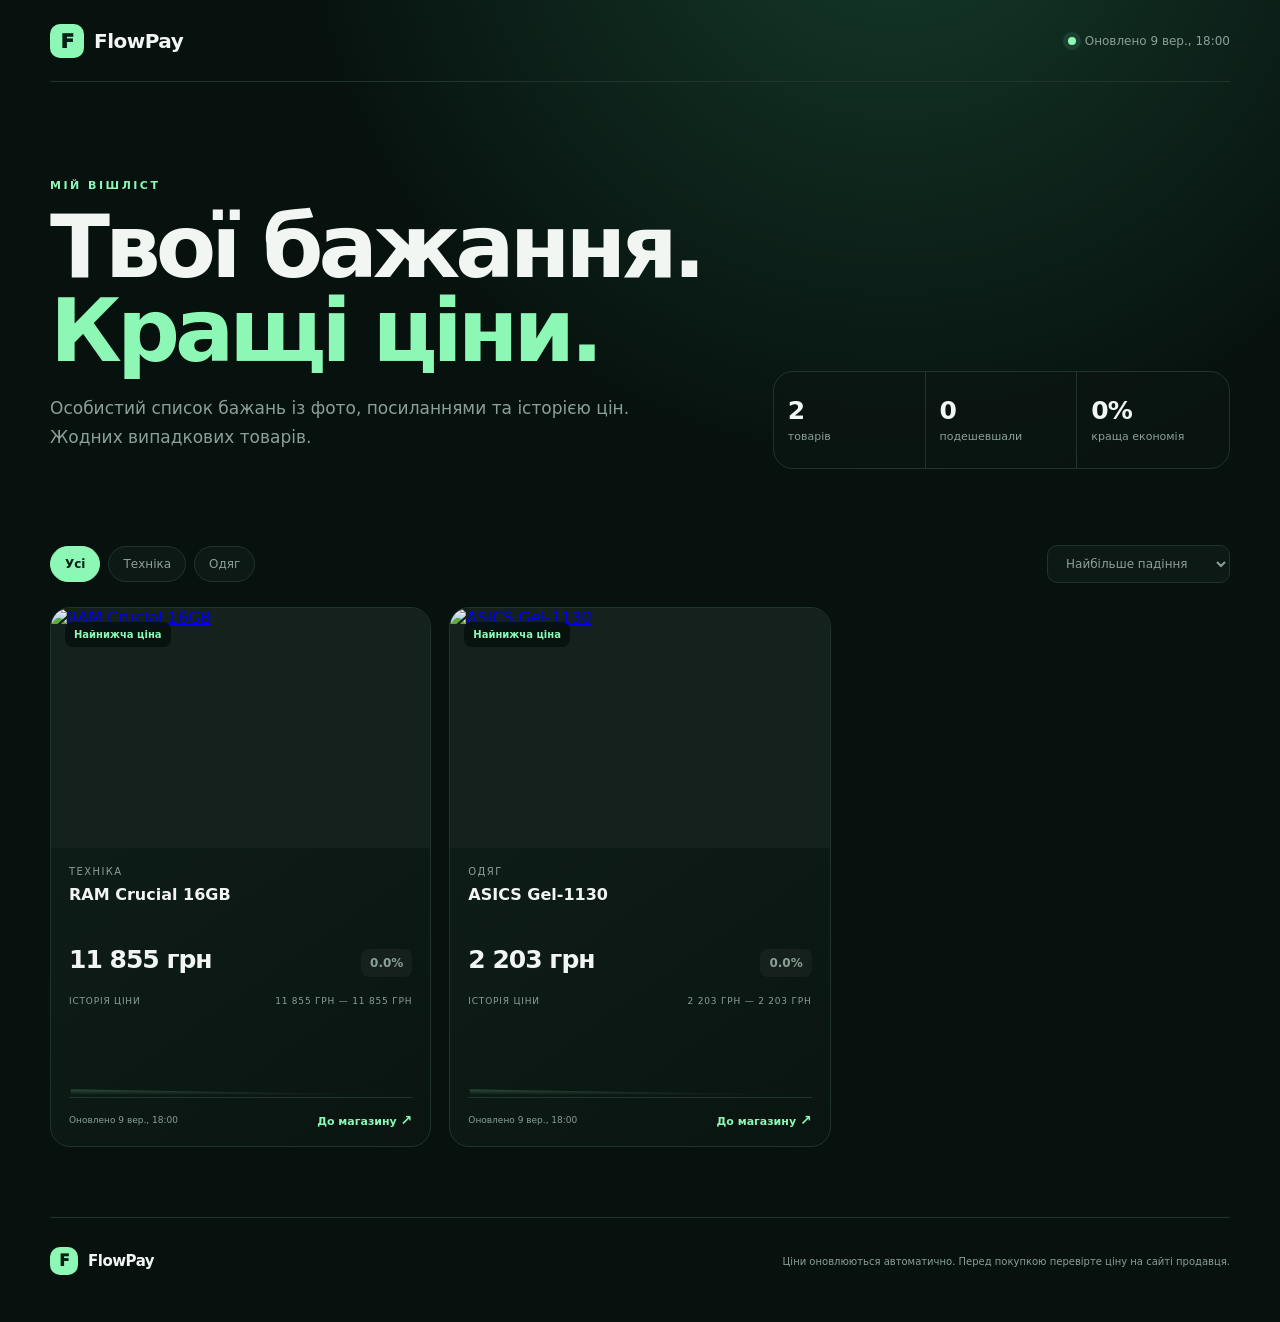
==== commit 9432b2d3: "fix: restore personal wishlist and harden price checks" ====
--- a/index.html
+++ b/index.html
@@ -18,9 +18,9 @@
   <main>
     <section class="hero">
       <div>
-        <p class="eyebrow">PRICE INTELLIGENCE</p>
-        <h1>Купуй у правильний<br><em>момент.</em></h1>
-        <p class="lead">FlowPay стежить за цінами щодня, показує динаміку та підсвічує справжні знижки.</p>
+        <p class="eyebrow">МІЙ ВІШЛІСТ</p>
+        <h1>Твої бажання.<br><em>Кращі ціни.</em></h1>
+        <p class="lead">Особистий список бажань із фото, посиланнями та історією цін. Жодних випадкових товарів.</p>
       </div>
       <div class="hero-stats">
         <div><b id="trackedCount">—</b><span>товарів</span></div>
